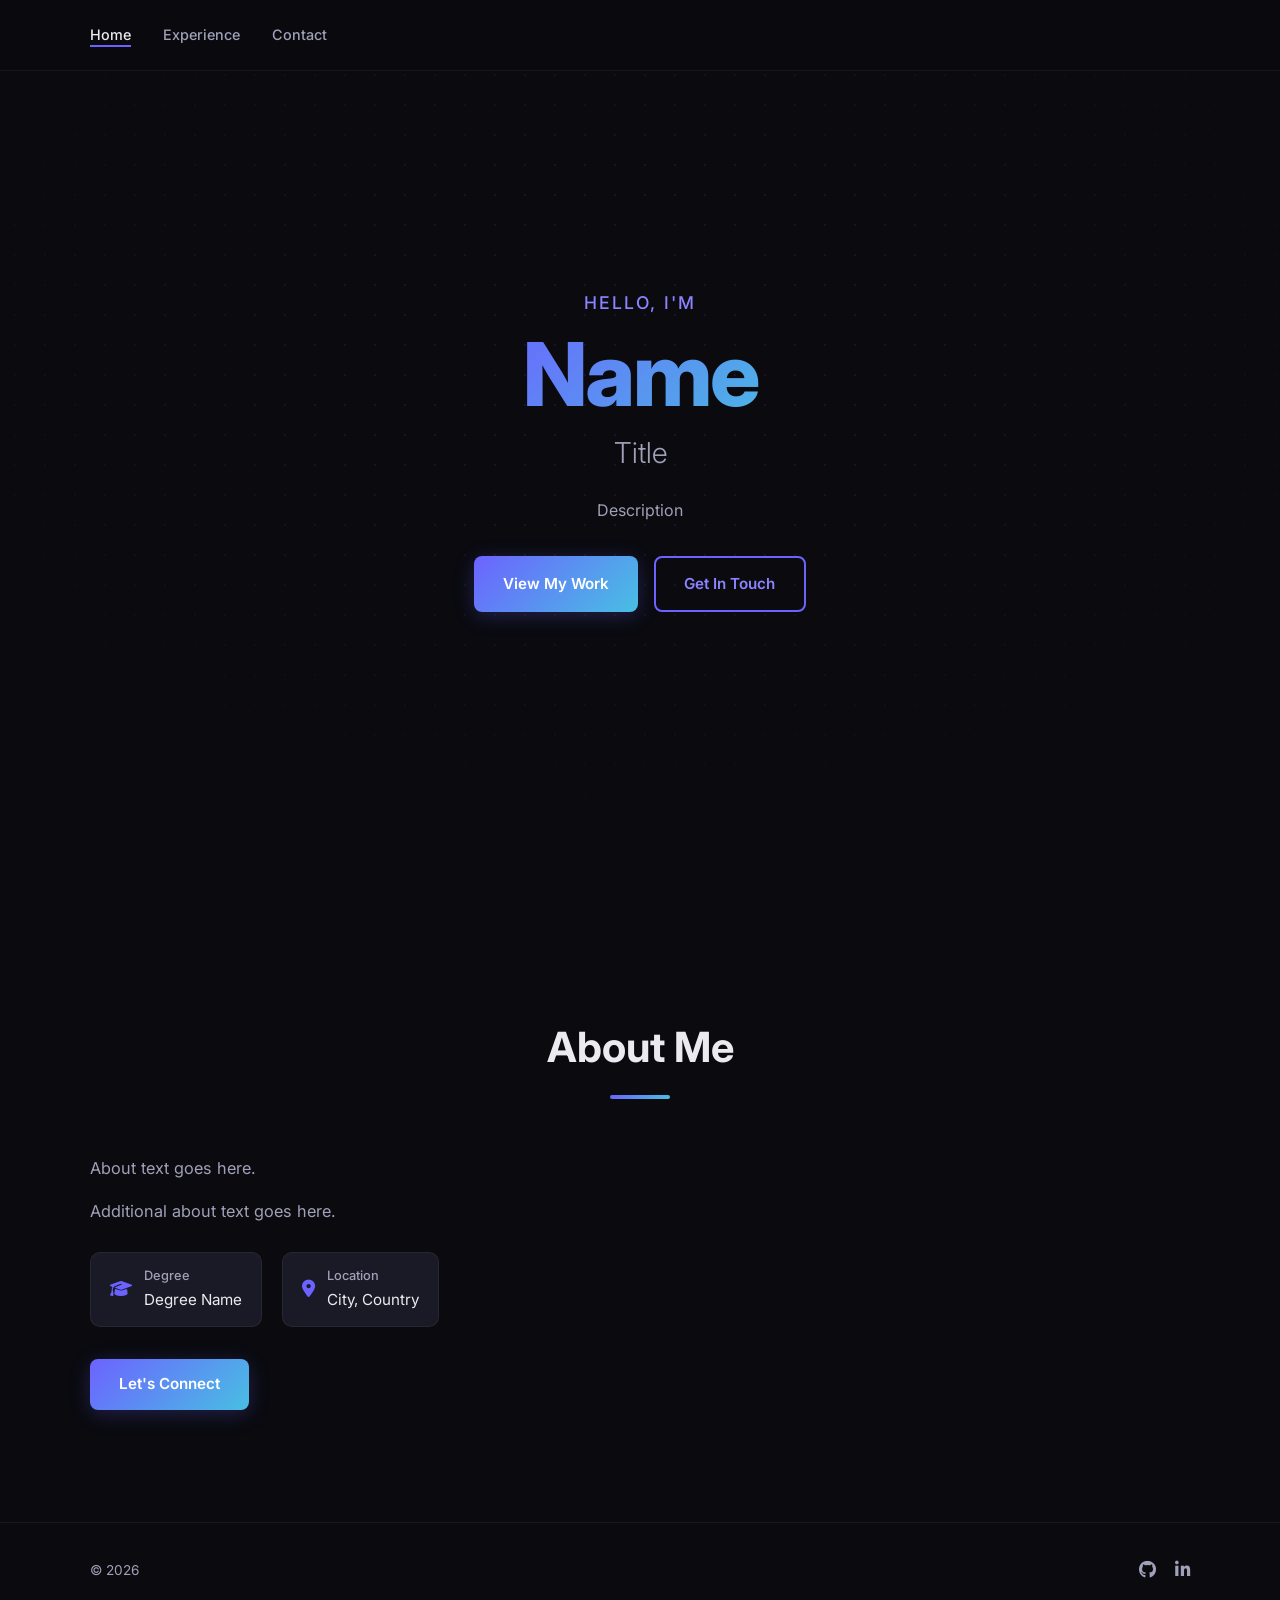
==== index.html @ b7bf376d "Add initial site structure" ====
<!DOCTYPE html>
<html lang="en">

<head>
    <meta charset="UTF-8">
    <meta name="viewport" content="width=device-width, initial-scale=1.0">
    <meta name="description" content="Portfolio showcasing projects, skills, and experience.">
    <title>Home</title>
    <link rel="stylesheet" href="style.css">
    <link rel="preconnect" href="https://fonts.googleapis.com">
    <link rel="preconnect" href="https://fonts.gstatic.com" crossorigin>
    <link href="https://fonts.googleapis.com/css2?family=Inter:wght@300;400;500;600;700;800&display=swap"
        rel="stylesheet">
    <link rel="stylesheet" href="https://cdnjs.cloudflare.com/ajax/libs/font-awesome/6.5.1/css/all.min.css">
</head>

<body class="page-home" data-page="home">
    <!-- ===================== HEADER COMPONENT ===================== -->
    <div id="header-placeholder"></div>

    <!-- ===================== HERO ===================== -->
    <section id="hero">
        <div class="hero-bg-grid"></div>
        <div class="hero-content">
            <p class="hero-greeting">Hello, I'm</p>
            <h1 class="hero-name">Name</h1>
            <p class="hero-title">Title</p>
            <p class="hero-subtitle">Description</p>
            <div class="hero-cta">
                <a href="experience.html" class="btn btn-primary">View My Work</a>
                <a href="contact.html" class="btn btn-outline">Get In Touch</a>
            </div>
        </div>
    </section>

    <!-- ===================== ABOUT ===================== -->
    <section id="about">
        <div class="container">
            <h2 class="section-title">About Me</h2>
            <div class="about-text">
                <p>
                    About text goes here.
                </p>
                <p>
                    Additional about text goes here.
                </p>
                <div class="about-details">
                    <div class="detail-item">
                        <i class="fas fa-graduation-cap"></i>
                        <div>
                            <strong>Degree</strong>
                            <span>Degree Name</span>
                        </div>
                    </div>
                    <div class="detail-item">
                        <i class="fas fa-map-marker-alt"></i>
                        <div>
                            <strong>Location</strong>
                            <span>City, Country</span>
                        </div>
                    </div>
                </div>
                <a href="contact.html" class="btn btn-primary">Let's Connect</a>
            </div>
        </div>
    </section>

    <!-- ===================== FOOTER COMPONENT ===================== -->
    <div id="footer-placeholder"></div>

    <script src="script.js"></script>
</body>

</html>
---- style.css ----
/* ============================
   DESIGN TOKENS & RESET
   ============================ */
:root {
  /* Colour palette — sleek dark mode with electric accent */
  --bg-primary: #0a0a0f;
  --bg-secondary: #12121a;
  --bg-card: #1a1a26;
  --bg-card-hover: #22223a;
  --text-primary: #eaeaf0;
  --text-secondary: #a0a0b8;
  --accent: #6c63ff;
  --accent-light: #8b83ff;
  --accent-glow: rgba(108, 99, 255, .25);
  --gradient: linear-gradient(135deg, #6c63ff, #48bfe3);
  --border: rgba(255, 255, 255, .06);

  /* Typography */
  --font: 'Inter', system-ui, -apple-system, sans-serif;

  /* Spacing */
  --section-pad: 7rem 0;
  --container-max: 1100px;

  /* Transitions */
  --ease: cubic-bezier(.25, .46, .45, .94);
}

*,
*::before,
*::after {
  margin: 0;
  padding: 0;
  box-sizing: border-box;
}

html {
  scroll-behavior: smooth;
  scroll-padding-top: 80px;
}

body {
  font-family: var(--font);
  background: var(--bg-primary);
  color: var(--text-primary);
  line-height: 1.7;
  -webkit-font-smoothing: antialiased;
  overflow-x: hidden;
}

a {
  color: inherit;
  text-decoration: none;
}

img {
  max-width: 100%;
  display: block;
}

ul {
  list-style: none;
}

.container {
  width: 90%;
  max-width: var(--container-max);
  margin: 0 auto;
}

/* ============================
   SECTION TITLE
   ============================ */
.section-title {
  font-size: clamp(1.8rem, 4vw, 2.6rem);
  font-weight: 700;
  text-align: center;
  margin-bottom: 3.5rem;
  position: relative;
}

.section-title::after {
  content: '';
  display: block;
  width: 60px;
  height: 4px;
  border-radius: 2px;
  background: var(--gradient);
  margin: .75rem auto 0;
}

/* ============================
   BUTTONS
   ============================ */
.btn {
  display: inline-flex;
  align-items: center;
  gap: .5rem;
  padding: .8rem 1.8rem;
  border-radius: 8px;
  font-weight: 600;
  font-size: .95rem;
  transition: all .3s var(--ease);
  cursor: pointer;
  border: none;
}

.btn-primary {
  background: var(--gradient);
  color: #fff;
  box-shadow: 0 4px 20px var(--accent-glow);
}

.btn-primary:hover {
  transform: translateY(-2px);
  box-shadow: 0 8px 30px var(--accent-glow);
}

.btn-outline {
  border: 2px solid var(--accent);
  color: var(--accent-light);
  background: transparent;
}

.btn-outline:hover {
  background: var(--accent);
  color: #fff;
  transform: translateY(-2px);
}

.btn-large {
  padding: 1rem 2.4rem;
  font-size: 1.05rem;
}

/* ============================
   NAVIGATION
   ============================ */
#navbar {
  position: fixed;
  top: 0;
  left: 0;
  width: 100%;
  z-index: 1000;
  background: rgba(10, 10, 15, .85);
  backdrop-filter: blur(14px);
  -webkit-backdrop-filter: blur(14px);
  border-bottom: 1px solid var(--border);
  transition: background .3s;
}

.nav-container {
  display: flex;
  align-items: center;
  justify-content: space-between;
  height: 70px;
  width: 90%;
  max-width: var(--container-max);
  margin: 0 auto;
}

.nav-logo {
  font-size: 1.6rem;
  font-weight: 800;
  letter-spacing: -1px;
}

.accent-dot {
  color: var(--accent);
}

.nav-links {
  display: flex;
  gap: 2rem;
}

.nav-links a {
  font-size: .9rem;
  font-weight: 500;
  color: var(--text-secondary);
  transition: color .3s;
  position: relative;
}

.nav-links a::after {
  content: '';
  position: absolute;
  bottom: -4px;
  left: 0;
  width: 0;
  height: 2px;
  background: var(--accent);
  transition: width .3s var(--ease);
}

.nav-links a:hover,
.nav-links a.active {
  color: var(--text-primary);
}

.nav-links a:hover::after,
.nav-links a.active::after {
  width: 100%;
}

/* Mobile toggle */
.nav-toggle {
  display: none;
  flex-direction: column;
  gap: 5px;
  background: none;
  border: none;
  cursor: pointer;
  padding: 4px;
}

.nav-toggle span {
  width: 24px;
  height: 2px;
  background: var(--text-primary);
  border-radius: 2px;
  transition: all .3s;
}

/* ============================
   HERO
   ============================ */
#hero {
  min-height: 100vh;
  display: flex;
  align-items: center;
  justify-content: center;
  position: relative;
  overflow: hidden;
  padding: 0 2rem;
}

/* Subtle dot-grid background */
.hero-bg-grid {
  position: absolute;
  inset: 0;
  background-image:
    radial-gradient(circle, rgba(108, 99, 255, .12) 1px, transparent 1px);
  background-size: 30px 30px;
  mask-image: radial-gradient(ellipse 70% 60% at 50% 40%, black 30%, transparent 100%);
  -webkit-mask-image: radial-gradient(ellipse 70% 60% at 50% 40%, black 30%, transparent 100%);
}

.hero-content {
  text-align: center;
  position: relative;
  z-index: 1;
}

.hero-greeting {
  font-size: 1.1rem;
  color: var(--accent-light);
  font-weight: 500;
  letter-spacing: 2px;
  text-transform: uppercase;
  margin-bottom: .5rem;
  opacity: 0;
  animation: fadeUp .8s var(--ease) .2s forwards;
}

.hero-name {
  font-size: clamp(2.8rem, 8vw, 5.5rem);
  font-weight: 800;
  letter-spacing: -2px;
  line-height: 1.1;
  background: var(--gradient);
  -webkit-background-clip: text;
  -webkit-text-fill-color: transparent;
  background-clip: text;
  opacity: 0;
  animation: fadeUp .8s var(--ease) .4s forwards;
}

.hero-title {
  font-size: clamp(1.2rem, 3vw, 1.8rem);
  font-weight: 300;
  color: var(--text-secondary);
  margin-top: .4rem;
  opacity: 0;
  animation: fadeUp .8s var(--ease) .6s forwards;
}

.hero-subtitle {
  max-width: 520px;
  margin: 1.2rem auto 0;
  color: var(--text-secondary);
  font-size: 1rem;
  opacity: 0;
  animation: fadeUp .8s var(--ease) .8s forwards;
}

.hero-cta {
  display: flex;
  gap: 1rem;
  justify-content: center;
  margin-top: 2rem;
  opacity: 0;
  animation: fadeUp .8s var(--ease) 1s forwards;
}

.hero-socials {
  display: flex;
  gap: 1.4rem;
  justify-content: center;
  margin-top: 2.2rem;
  opacity: 0;
  animation: fadeUp .8s var(--ease) 1.2s forwards;
}

.hero-socials a {
  font-size: 1.3rem;
  color: var(--text-secondary);
  transition: color .3s, transform .3s;
}

.hero-socials a:hover {
  color: var(--accent-light);
  transform: translateY(-3px);
}

/* Scroll indicator */
.hero-scroll-indicator {
  position: absolute;
  bottom: 2rem;
  left: 50%;
  transform: translateX(-50%);
  display: flex;
  flex-direction: column;
  align-items: center;
  gap: .5rem;
  color: var(--text-secondary);
  font-size: .75rem;
  letter-spacing: 2px;
  text-transform: uppercase;
  opacity: 0;
  animation: fadeUp .8s var(--ease) 1.4s forwards;
}

.scroll-line {
  width: 1px;
  height: 40px;
  background: var(--accent);
  animation: scrollPulse 2s ease-in-out infinite;
}

@keyframes fadeUp {
  from {
    opacity: 0;
    transform: translateY(20px);
  }

  to {
    opacity: 1;
    transform: translateY(0);
  }
}

@keyframes scrollPulse {

  0%,
  100% {
    opacity: .3;
    transform: scaleY(1);
  }

  50% {
    opacity: 1;
    transform: scaleY(1.3);
  }
}

/* ============================
   ABOUT
   ============================ */
#about {
  padding: var(--section-pad);
}

.about-grid {
  display: grid;
  grid-template-columns: 300px 1fr;
  gap: 4rem;
  align-items: center;
}

.about-image-wrapper {
  position: relative;
  border-radius: 16px;
  overflow: hidden;
}

.about-image-wrapper img {
  width: 100%;
  aspect-ratio: 1;
  object-fit: cover;
  border-radius: 16px;
  filter: grayscale(20%);
  transition: filter .4s;
}

.about-image-wrapper:hover img {
  filter: grayscale(0);
}

.about-image-border {
  position: absolute;
  inset: -4px;
  border-radius: 20px;
  border: 2px solid var(--accent);
  opacity: .3;
  pointer-events: none;
}

.about-text p {
  color: var(--text-secondary);
  margin-bottom: 1rem;
  font-size: 1.02rem;
}

.about-details {
  display: flex;
  flex-wrap: wrap;
  gap: 1.2rem;
  margin: 1.6rem 0 2rem;
}

.detail-item {
  display: flex;
  align-items: center;
  gap: .75rem;
  background: var(--bg-card);
  padding: .75rem 1.2rem;
  border-radius: 10px;
  border: 1px solid var(--border);
}

.detail-item i {
  color: var(--accent);
  font-size: 1.1rem;
}

.detail-item strong {
  display: block;
  font-size: .8rem;
  color: var(--text-secondary);
  font-weight: 500;
}

.detail-item span {
  font-size: .95rem;
}

/* ============================
   SKILLS
   ============================ */
#skills {
  padding: var(--section-pad);
  background: var(--bg-secondary);
}

.skills-grid {
  display: grid;
  grid-template-columns: repeat(auto-fill, minmax(230px, 1fr));
  gap: 1.5rem;
}

.skill-card {
  background: var(--bg-card);
  border: 1px solid var(--border);
  border-radius: 14px;
  padding: 2rem 1.5rem;
  text-align: center;
  transition: transform .3s var(--ease), border-color .3s, box-shadow .3s;
}

.skill-card:hover {
  transform: translateY(-6px);
  border-color: var(--accent);
  box-shadow: 0 12px 40px var(--accent-glow);
}

.skill-icon {
  font-size: 2.2rem;
  color: var(--accent-light);
  margin-bottom: 1rem;
}

.skill-card h3 {
  font-size: 1.05rem;
  margin-bottom: .4rem;
}

.skill-card p {
  font-size: .85rem;
  color: var(--text-secondary);
}

/* ============================
   PROJECTS
   ============================ */
#projects {
  padding: var(--section-pad);
}

.projects-grid {
  display: grid;
  grid-template-columns: repeat(auto-fill, minmax(320px, 1fr));
  gap: 2rem;
}

.project-card {
  background: var(--bg-card);
  border: 1px solid var(--border);
  border-radius: 16px;
  overflow: hidden;
  transition: transform .3s var(--ease), box-shadow .3s;
}

.project-card:hover {
  transform: translateY(-6px);
  box-shadow: 0 16px 50px rgba(0, 0, 0, .4);
}

.project-image {
  height: 200px;
  background: linear-gradient(135deg, var(--bg-secondary), var(--bg-card));
  display: flex;
  align-items: center;
  justify-content: center;
}

.project-placeholder {
  font-size: 3rem;
  color: var(--accent);
  opacity: .5;
}

.project-info {
  padding: 1.5rem;
}

.project-info h3 {
  font-size: 1.2rem;
  margin-bottom: .5rem;
}

.project-info p {
  font-size: .9rem;
  color: var(--text-secondary);
  margin-bottom: 1rem;
}

.project-tags {
  display: flex;
  flex-wrap: wrap;
  gap: .5rem;
  margin-bottom: 1.2rem;
}

.project-tags span {
  background: rgba(108, 99, 255, .12);
  color: var(--accent-light);
  padding: .25rem .7rem;
  border-radius: 20px;
  font-size: .78rem;
  font-weight: 500;
}

.project-links {
  display: flex;
  gap: 1.2rem;
}

.project-links a {
  font-size: .88rem;
  color: var(--text-secondary);
  display: flex;
  align-items: center;
  gap: .35rem;
  transition: color .3s;
}

.project-links a:hover {
  color: var(--accent-light);
}

/* ============================
   EXPERIENCE / TIMELINE
   ============================ */
#experience {
  padding: var(--section-pad);
  background: var(--bg-secondary);
}

.timeline {
  position: relative;
  max-width: 700px;
  margin: 0 auto;
  padding-left: 40px;
}

.timeline::before {
  content: '';
  position: absolute;
  left: 14px;
  top: 0;
  bottom: 0;
  width: 2px;
  background: var(--border);
}

.timeline-item {
  position: relative;
  margin-bottom: 2.8rem;
}

.timeline-marker {
  position: absolute;
  left: -40px;
  top: 6px;
  width: 14px;
  height: 14px;
  border-radius: 50%;
  background: var(--accent);
  border: 3px solid var(--bg-secondary);
  box-shadow: 0 0 0 3px var(--accent-glow);
}

.timeline-date {
  font-size: .8rem;
  color: var(--accent-light);
  font-weight: 600;
  letter-spacing: 1px;
}

.timeline-content h3 {
  font-size: 1.15rem;
  margin: .3rem 0 .15rem;
}

.timeline-org {
  font-size: .9rem;
  color: var(--text-secondary);
  margin-bottom: .5rem;
  font-weight: 500;
}

.timeline-content p:last-child {
  font-size: .9rem;
  color: var(--text-secondary);
}

/* ============================
   CONTACT
   ============================ */
#contact {
  padding: var(--section-pad);
}

.contact-content {
  text-align: center;
  max-width: 600px;
  margin: 0 auto;
}

.contact-intro {
  font-size: 1.1rem;
  color: var(--text-secondary);
  margin-bottom: 2.5rem;
}

.contact-methods {
  display: grid;
  grid-template-columns: repeat(auto-fit, minmax(160px, 1fr));
  gap: 1.2rem;
  margin-bottom: 2.5rem;
}

.contact-card {
  background: var(--bg-card);
  border: 1px solid var(--border);
  border-radius: 14px;
  padding: 1.5rem 1rem;
  display: flex;
  flex-direction: column;
  align-items: center;
  gap: .4rem;
  transition: border-color .3s, transform .3s;
}

.contact-card:hover {
  border-color: var(--accent);
  transform: translateY(-4px);
}

.contact-card i {
  font-size: 1.5rem;
  color: var(--accent-light);
}

.contact-card strong {
  font-size: .95rem;
}

.contact-card span {
  font-size: .8rem;
  color: var(--text-secondary);
}

/* ============================
   PAGE HEADER (sub-pages)
   ============================ */
.page-header {
  position: relative;
  padding: 10rem 0 4rem;
  text-align: center;
  overflow: hidden;
}

.page-header .hero-bg-grid {
  position: absolute;
  inset: 0;
  background-image:
    radial-gradient(circle, rgba(108, 99, 255, .12) 1px, transparent 1px);
  background-size: 30px 30px;
  mask-image: radial-gradient(ellipse 70% 60% at 50% 40%, black 30%, transparent 100%);
  -webkit-mask-image: radial-gradient(ellipse 70% 60% at 50% 40%, black 30%, transparent 100%);
}

.page-header .container {
  position: relative;
  z-index: 1;
}

.page-header-title {
  font-size: clamp(2.2rem, 6vw, 3.5rem);
  font-weight: 800;
  letter-spacing: -1px;
  background: var(--gradient);
  -webkit-background-clip: text;
  -webkit-text-fill-color: transparent;
  background-clip: text;
  opacity: 0;
  animation: fadeUp .8s var(--ease) .2s forwards;
}

.page-header-subtitle {
  color: var(--text-secondary);
  font-size: 1.1rem;
  margin-top: .6rem;
  opacity: 0;
  animation: fadeUp .8s var(--ease) .4s forwards;
}

/* ============================
   FOOTER
   ============================ */
#footer {
  padding: 2rem 0;
  border-top: 1px solid var(--border);
}

.footer-content {
  display: flex;
  align-items: center;
  justify-content: space-between;
}

.footer-content p {
  font-size: .85rem;
  color: var(--text-secondary);
}

.footer-links {
  display: flex;
  gap: 1.2rem;
}

.footer-links a {
  color: var(--text-secondary);
  font-size: 1.1rem;
  transition: color .3s;
}

.footer-links a:hover {
  color: var(--accent-light);
}

/* ============================
   SCROLL ANIMATIONS
   ============================ */
[data-aos] {
  opacity: 0;
  transform: translateY(30px);
  transition: opacity .6s var(--ease), transform .6s var(--ease);
}

[data-aos].aos-visible {
  opacity: 1;
  transform: translateY(0);
}

/* ============================
   RESPONSIVE
   ============================ */
@media (max-width: 768px) {
  .nav-links {
    display: none;
  }

  .nav-links.open {
    display: flex;
    flex-direction: column;
    position: absolute;
    top: 70px;
    left: 0;
    width: 100%;
    background: rgba(10, 10, 15, .97);
    padding: 1.5rem 2rem;
    gap: 1.2rem;
    border-bottom: 1px solid var(--border);
    animation: fadeUp .3s var(--ease);
  }

  .nav-toggle {
    display: flex;
  }

  .about-grid {
    grid-template-columns: 1fr;
    gap: 2rem;
    text-align: center;
  }

  .about-image-wrapper {
    max-width: 250px;
    margin: 0 auto;
  }

  .about-details {
    justify-content: center;
  }

  .hero-cta {
    flex-direction: column;
    align-items: center;
  }

  .footer-content {
    flex-direction: column;
    gap: 1rem;
    text-align: center;
  }
}

@media (max-width: 480px) {
  .projects-grid {
    grid-template-columns: 1fr;
  }

  .skills-grid {
    grid-template-columns: repeat(2, 1fr);
  }

  .contact-methods {
    grid-template-columns: 1fr;
  }
}
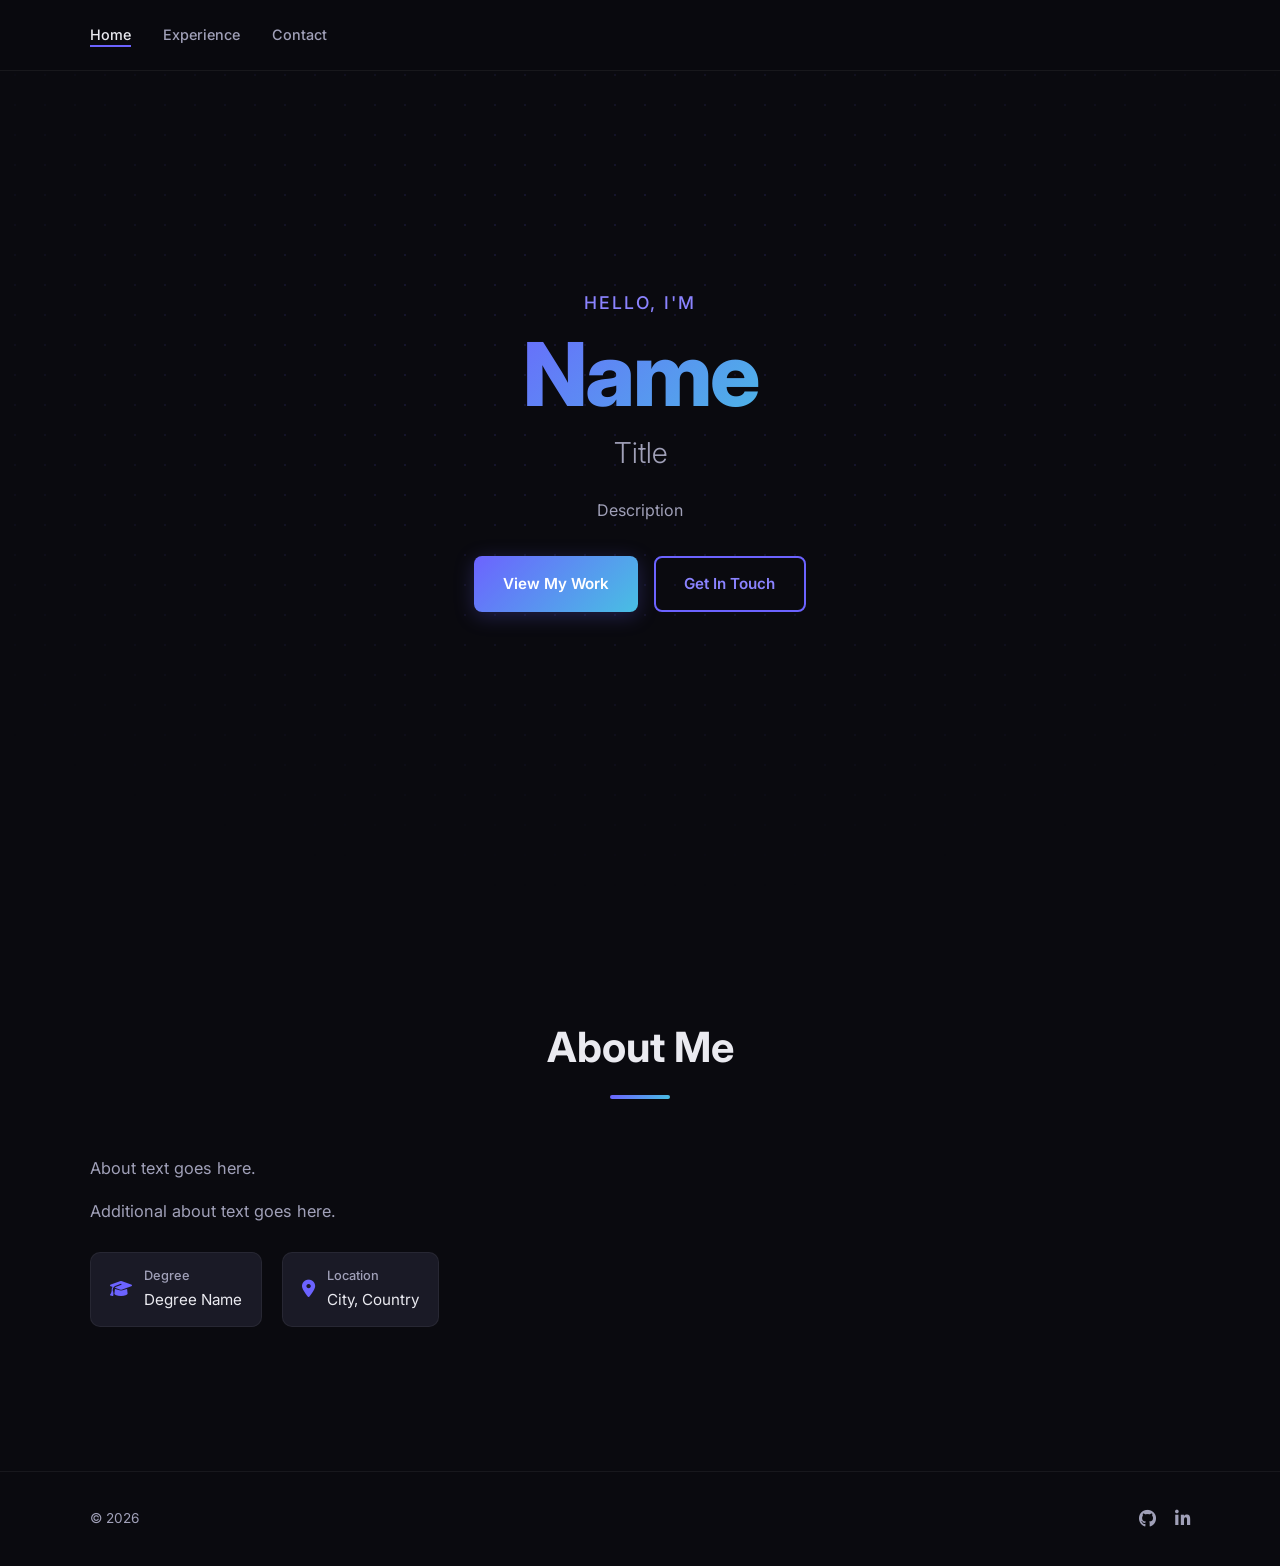
==== commit 41e07dc4: "Remove "Let's Connect" button from the About section" ====
--- a/index.html
+++ b/index.html
@@ -60,7 +60,6 @@
                         </div>
                     </div>
                 </div>
-                <a href="contact.html" class="btn btn-primary">Let's Connect</a>
             </div>
         </div>
     </section>
--- a/style.css
+++ b/style.css
@@ -608,7 +608,7 @@
   content: '';
   position: absolute;
   left: 14px;
-  top: 0;
+  top: 10px;
   bottom: 0;
   width: 2px;
   background: var(--border);
@@ -621,10 +621,10 @@
 
 .timeline-marker {
   position: absolute;
-  left: -40px;
+  left: -33px;
   top: 6px;
-  width: 14px;
-  height: 14px;
+  width: 16px;
+  height: 16px;
   border-radius: 50%;
   background: var(--accent);
   border: 3px solid var(--bg-secondary);
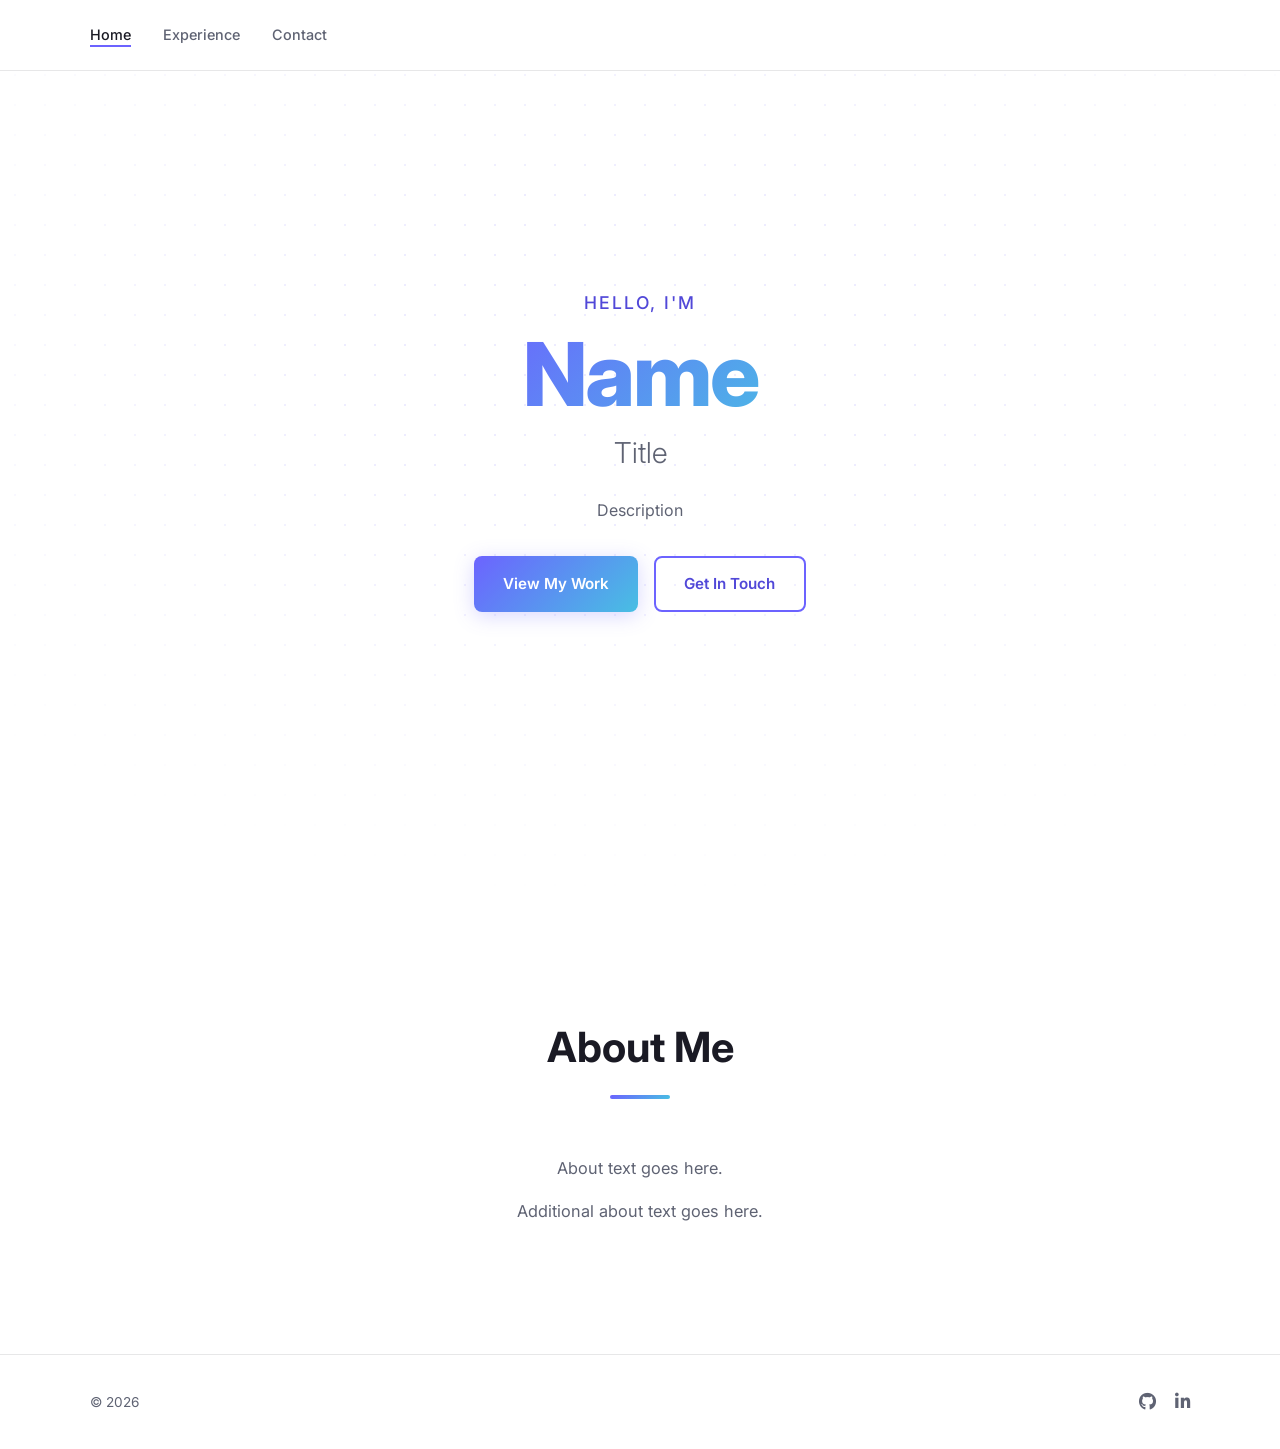
==== commit a0c8f9e1: "Remove unnecessary details from the About section" ====
--- a/index.html
+++ b/index.html
@@ -44,22 +44,6 @@
                 <p>
                     Additional about text goes here.
                 </p>
-                <div class="about-details">
-                    <div class="detail-item">
-                        <i class="fas fa-graduation-cap"></i>
-                        <div>
-                            <strong>Degree</strong>
-                            <span>Degree Name</span>
-                        </div>
-                    </div>
-                    <div class="detail-item">
-                        <i class="fas fa-map-marker-alt"></i>
-                        <div>
-                            <strong>Location</strong>
-                            <span>City, Country</span>
-                        </div>
-                    </div>
-                </div>
             </div>
         </div>
     </section>
--- a/style.css
+++ b/style.css
@@ -2,18 +2,18 @@
    DESIGN TOKENS & RESET
    ============================ */
 :root {
-  /* Colour palette — sleek dark mode with electric accent */
-  --bg-primary: #0a0a0f;
-  --bg-secondary: #12121a;
-  --bg-card: #1a1a26;
-  --bg-card-hover: #22223a;
-  --text-primary: #eaeaf0;
-  --text-secondary: #a0a0b8;
+  /* Colour palette — clean light mode with electric accent */
+  --bg-primary: #ffffff;
+  --bg-secondary: #f7f8fc;
+  --bg-card: #ffffff;
+  --bg-card-hover: #f0f1ff;
+  --text-primary: #1a1a24;
+  --text-secondary: #5f6373;
   --accent: #6c63ff;
-  --accent-light: #8b83ff;
+  --accent-light: #5148d8;
   --accent-glow: rgba(108, 99, 255, .25);
   --gradient: linear-gradient(135deg, #6c63ff, #48bfe3);
-  --border: rgba(255, 255, 255, .06);
+  --border: rgba(26, 26, 36, .1);
 
   /* Typography */
   --font: 'Inter', system-ui, -apple-system, sans-serif;
@@ -142,7 +142,7 @@
   left: 0;
   width: 100%;
   z-index: 1000;
-  background: rgba(10, 10, 15, .85);
+  background: rgba(255, 255, 255, .85);
   backdrop-filter: blur(14px);
   -webkit-backdrop-filter: blur(14px);
   border-bottom: 1px solid var(--border);
@@ -422,11 +422,16 @@
   font-size: 1.02rem;
 }
 
+.about-text {
+  text-align: center;
+}
+
 .about-details {
   display: flex;
   flex-wrap: wrap;
   gap: 1.2rem;
   margin: 1.6rem 0 2rem;
+  justify-content: center;
 }
 
 .detail-item {
@@ -435,6 +440,9 @@
   gap: .75rem;
   background: var(--bg-card);
   padding: .75rem 1.2rem;
+  width: min(220px, 100%);
+  min-height: 76px;
+  box-sizing: border-box;
   border-radius: 10px;
   border: 1px solid var(--border);
 }
@@ -820,7 +828,7 @@
     top: 70px;
     left: 0;
     width: 100%;
-    background: rgba(10, 10, 15, .97);
+    background: rgba(255, 255, 255, .97);
     padding: 1.5rem 2rem;
     gap: 1.2rem;
     border-bottom: 1px solid var(--border);
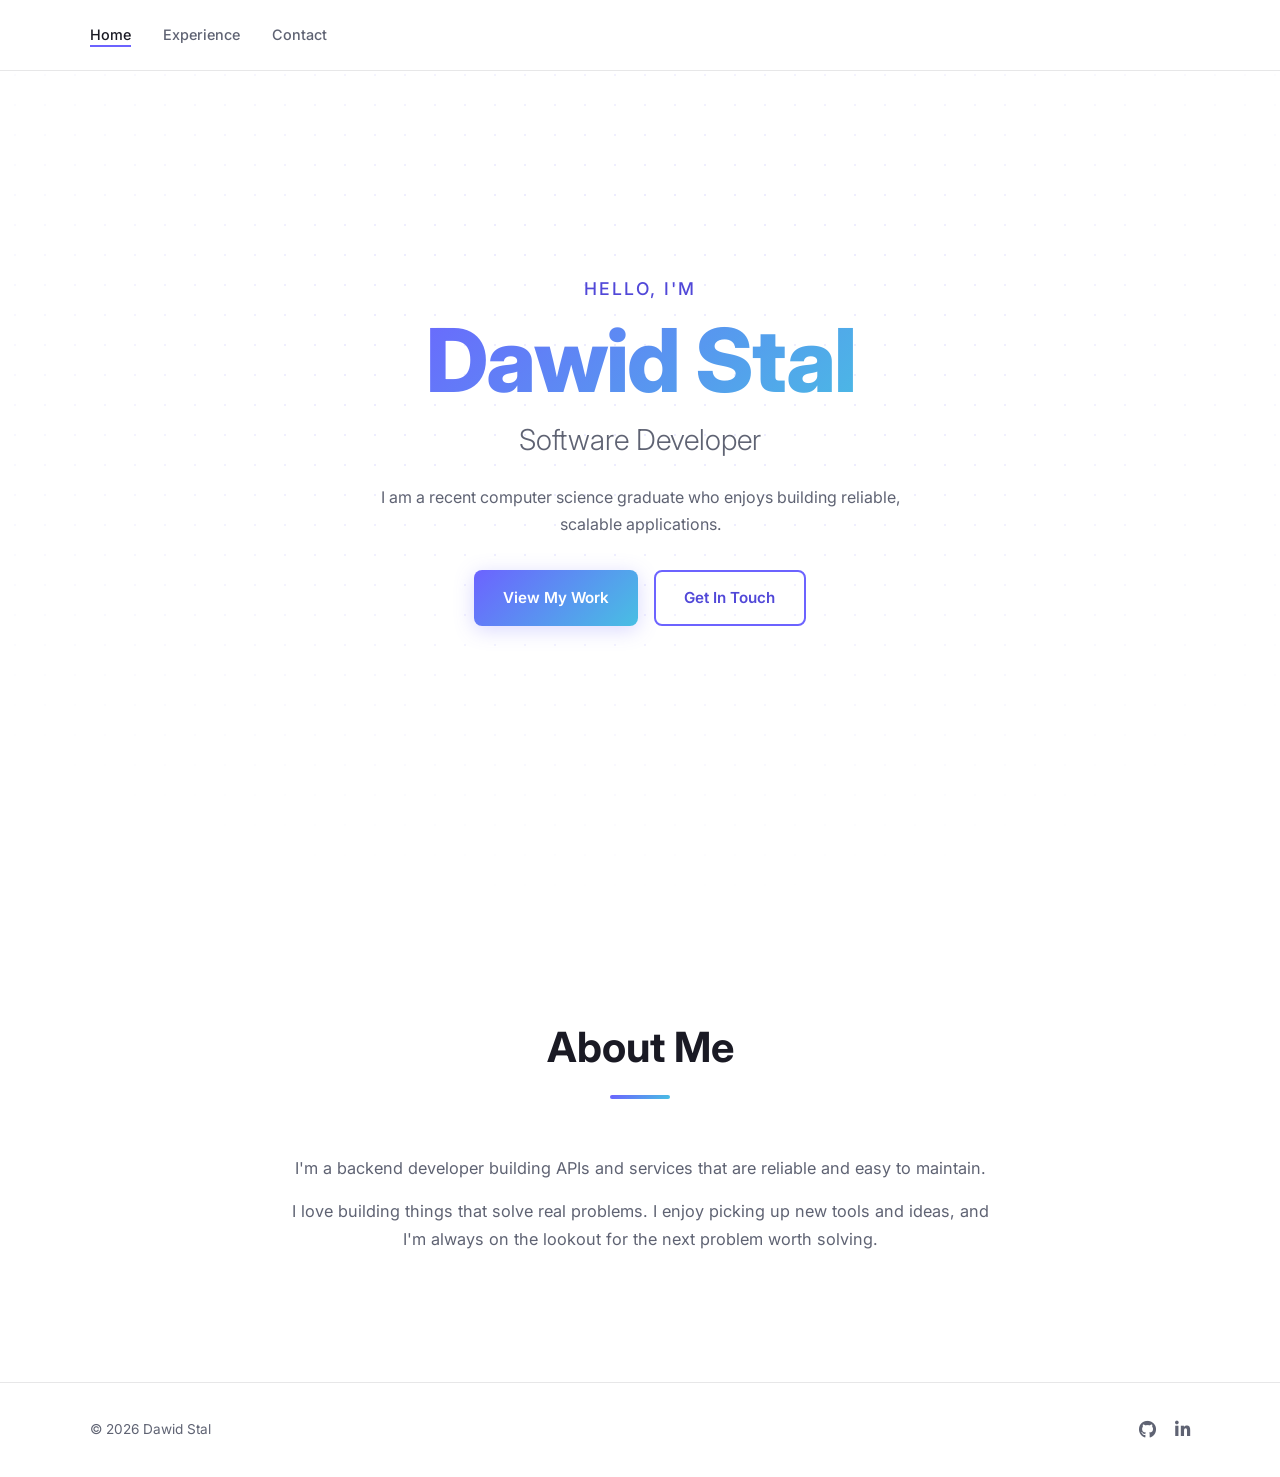
==== commit f437c13a: "Update index, contact and footer with information" ====
--- a/index.html
+++ b/index.html
@@ -23,9 +23,11 @@
         <div class="hero-bg-grid"></div>
         <div class="hero-content">
             <p class="hero-greeting">Hello, I'm</p>
-            <h1 class="hero-name">Name</h1>
-            <p class="hero-title">Title</p>
-            <p class="hero-subtitle">Description</p>
+            <h1 class="hero-name">Dawid Stal</h1>
+            <p class="hero-title">Software Developer</p>
+            <p class="hero-subtitle">
+                I am a recent computer science graduate who enjoys building reliable, scalable applications.
+            </p>
             <div class="hero-cta">
                 <a href="experience.html" class="btn btn-primary">View My Work</a>
                 <a href="contact.html" class="btn btn-outline">Get In Touch</a>
@@ -39,10 +41,12 @@
             <h2 class="section-title">About Me</h2>
             <div class="about-text">
                 <p>
-                    About text goes here.
+                    I'm a backend developer building APIs
+                    and services that are reliable and easy to maintain.
                 </p>
                 <p>
-                    Additional about text goes here.
+                    I love building things that solve real problems. I enjoy picking up new tools and ideas,
+                     and I'm always on the lookout for the next problem worth solving.
                 </p>
             </div>
         </div>
--- a/style.css
+++ b/style.css
@@ -424,6 +424,8 @@
 
 .about-text {
   text-align: center;
+  width: min(100%, 720px);
+  margin: 0 auto;
 }
 
 .about-details {
